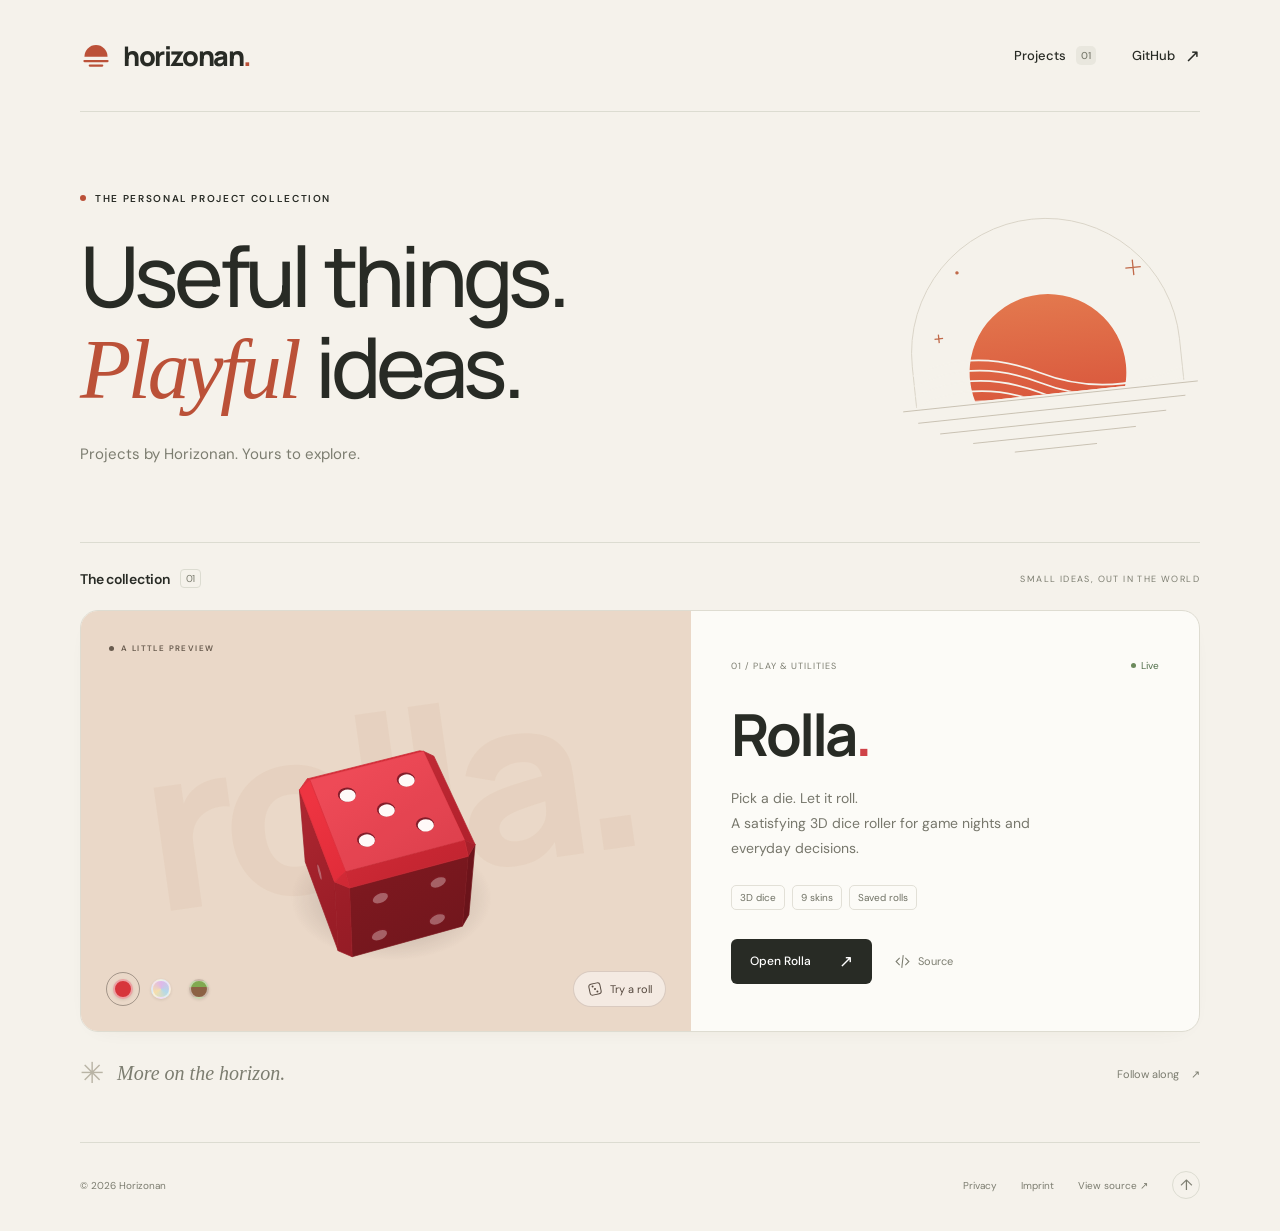
==== index.html @ 36ad8594 "Create Horizonan project homepage with interactive Rolla preview" ====
<!doctype html>
<html lang="en">
<head>
  <meta charset="utf-8">
  <meta name="viewport" content="width=device-width, initial-scale=1">
  <meta name="theme-color" content="#f5f2eb">
  <meta name="description" content="Useful things. Playful ideas. Explore projects by Horizonan, starting with Rolla, a beautiful 3D dice roller.">
  <meta property="og:title" content="Horizonan — Useful things. Playful ideas.">
  <meta property="og:description" content="A home for projects by Horizonan. Explore Rolla, a beautiful 3D dice roller.">
  <meta property="og:type" content="website">
  <meta property="og:url" content="https://horizonan.github.io/">
  <link rel="canonical" href="https://horizonan.github.io/">
  <link rel="icon" href="./assets/favicon.svg" type="image/svg+xml">
  <link rel="stylesheet" href="./assets/fonts/fonts.css">
  <link rel="stylesheet" href="./assets/home.css">
  <script type="module" src="./assets/home.js"></script>
  <title>Horizonan — Useful things. Playful ideas.</title>
</head>
<body>
  <a class="skip-link" href="#projects">Skip to projects</a>
  <div class="shell">
    <header class="site-header">
      <a class="brand" href="./" aria-label="Horizonan home"><svg viewBox="0 0 36 36" aria-hidden="true"><path d="M5 21a13 13 0 0 1 26 0Z" fill="currentColor"/><path d="M5 26h26M11 31h14" fill="none" stroke="currentColor" stroke-width="2.5" stroke-linecap="round"/></svg><span>horizonan<span class="brand-period">.</span></span></a>
      <nav aria-label="Main"><a class="nav-projects" href="#projects">Projects <span class="nav-count">01</span></a><a href="https://github.com/Horizonan" target="_blank" rel="noopener noreferrer">GitHub <span aria-hidden="true">↗</span></a></nav>
    </header>
    <main>
      <section class="hero" aria-labelledby="page-title">
        <div class="hero-copy">
          <p class="eyebrow"><span></span> THE PERSONAL PROJECT COLLECTION</p>
          <h1 id="page-title">Useful things.<br><em>Playful</em> ideas.</h1>
          <p class="intro">Projects by Horizonan. Yours to explore.</p>
        </div>
        <div class="horizon-art" aria-hidden="true">
          <svg viewBox="0 0 360 300" fill="none">
            <defs><linearGradient id="sun" x1="180" y1="40" x2="180" y2="224" gradientUnits="userSpaceOnUse"><stop stop-color="#e78655"/><stop offset="1" stop-color="#d9563c"/></linearGradient><clipPath id="sky-window"><path d="M24 208V160a156 156 0 0 1 312 0v48Z"/></clipPath></defs>
            <path d="M24 208V160a156 156 0 0 1 312 0v48" stroke="#d7d2c5"/>
            <g clip-path="url(#sky-window)"><circle cx="180" cy="183" r="91" fill="url(#sun)"/><path d="M-10 187q89-52 180-5t200-3M-10 199q89-52 180-5t200-3M-10 211q89-52 180-5t200-3M-10 223q89-52 180-5t200-3M-10 235q89-52 180-5t200-3" stroke="#f5f2eb" stroke-width="2"/></g>
            <path d="M8 211h344M24 226h312M48 241h264M85 256h190M132 271h96" stroke="#c4bdad" stroke-width="1"/>
            <path d="M291 63v18m-9-9h18M58 126v10m-5-5h10" stroke="#c06a4a" stroke-width="1.5"/>
            <circle cx="87" cy="57" r="2" fill="#c06a4a"/>
          </svg>
        </div>
      </section>

      <section class="projects" id="projects" aria-labelledby="projects-title">
        <div class="section-heading"><h2 id="projects-title">The collection <span>01</span></h2><span class="collection-note">SMALL IDEAS, OUT IN THE WORLD</span></div>
        <article class="project-card" aria-labelledby="rolla-title">
          <div class="project-preview" id="rolla-preview">
            <div class="preview-top"><span class="preview-label"><span></span> A LITTLE PREVIEW</span><span id="preview-result" role="status" aria-live="polite"></span></div>
            <span class="preview-word" aria-hidden="true">rolla.</span>
            <canvas id="preview-die" role="img" aria-label="A red three-dimensional die showing five"></canvas>
            <div class="preview-controls" id="preview-controls" hidden>
              <div class="swatches" role="group" aria-label="Preview dice skin">
                <button class="swatch ruby" type="button" aria-label="Ruby skin" aria-pressed="true" data-skin="ruby"><span></span></button>
                <button class="swatch unicorn" type="button" aria-label="Unicorn skin" aria-pressed="false" data-skin="unicorn"><span></span></button>
                <button class="swatch blockcraft" type="button" aria-label="Blockcraft skin" aria-pressed="false" data-skin="blockcraft"><span></span></button>
              </div>
              <button class="preview-roll" id="preview-roll" type="button"><svg viewBox="0 0 20 20" aria-hidden="true"><rect x="3" y="3" width="14" height="14" rx="3" transform="rotate(-12 10 10)"/><path d="M7 7h.01M10 10h.01M13 13h.01"/></svg><span>Try a roll</span></button>
            </div>
            <noscript><p class="preview-fallback">A little luck is waiting. <a href="https://horizonan.github.io/rolla/">Open Rolla ↗</a></p></noscript>
          </div>
          <div class="project-info">
            <div class="project-meta"><span>01 / PLAY & UTILITIES</span><span class="live-badge"><i></i> Live</span></div>
            <h3 id="rolla-title">Rolla<span>.</span></h3>
            <p class="project-description">Pick a die. Let it roll.<br>A satisfying 3D dice roller for game nights and everyday decisions.</p>
            <ul class="project-tags" aria-label="Rolla features"><li>3D dice</li><li>9 skins</li><li>Saved rolls</li></ul>
            <div class="project-actions"><a class="project-link" href="https://horizonan.github.io/rolla/">Open Rolla <span aria-hidden="true">↗</span></a><a class="source-link" href="https://github.com/Horizonan/rolla" target="_blank" rel="noopener noreferrer" aria-label="View Rolla source on GitHub"><svg viewBox="0 0 24 24" fill="none" stroke="currentColor" stroke-width="1.5" aria-hidden="true"><path d="m8 7-5 5 5 5m8-10 5 5-5 5m-3-14-2 18"/></svg>Source</a></div>
          </div>
        </article>
        <div class="next-project"><span class="next-mark" aria-hidden="true">✳</span><p>More on the horizon.</p><a href="https://github.com/Horizonan" target="_blank" rel="noopener noreferrer">Follow along <span aria-hidden="true">↗</span></a></div>
      </section>
    </main>
    <footer class="site-footer"><span>© 2026 Horizonan</span><nav aria-label="Legal"><a href="./privacy.html">Privacy</a><a href="./imprint.html">Imprint</a><a href="https://github.com/Horizonan/Horizonan.github.io" target="_blank" rel="noopener noreferrer">View source <span aria-hidden="true">↗</span></a></nav><a class="back-top" href="#" aria-label="Back to top">↑</a></footer>
  </div>
</body>
</html>
---- assets/fonts/fonts.css ----
@font-face {
  font-family: 'DM Sans';
  font-style: normal;
  font-weight: 400 800;
  font-display: swap;
  src: url(./dm-sans.woff2) format('woff2');
  unicode-range: U+0000-00FF, U+0131, U+0152-0153, U+02BB-02BC, U+02C6, U+02DA, U+02DC, U+0304, U+0308, U+0329, U+2000-206F, U+20AC, U+2122, U+2191, U+2193, U+2212, U+2215, U+FEFF, U+FFFD;
}
@font-face {
  font-family: 'Manrope';
  font-style: normal;
  font-weight: 400 800;
  font-display: swap;
  src: url(./manrope.woff2) format('woff2');
  unicode-range: U+0000-00FF, U+0131, U+0152-0153, U+02BB-02BC, U+02C6, U+02DA, U+02DC, U+0304, U+0308, U+0329, U+2000-206F, U+20AC, U+2122, U+2191, U+2193, U+2212, U+2215, U+FEFF, U+FFFD;
}
---- assets/home.css ----
:root{--paper:#f5f2eb;--ink:#282b25;--muted:#7c7d70;--line:#dcdcd1;--accent:#bb5138;--font:'DM Sans',sans-serif;color-scheme:light;font-family:var(--font);color:var(--ink);background:var(--paper);font-synthesis:none}
*{box-sizing:border-box}html{scroll-behavior:smooth;scroll-padding-top:30px}body{margin:0}a{color:inherit;text-decoration:none}button{font:inherit;cursor:pointer}a,button{-webkit-tap-highlight-color:transparent}button:disabled{cursor:wait}a:focus-visible,button:focus-visible{outline:3px solid var(--accent);outline-offset:5px}button[hidden],[hidden]{display:none!important}::selection{background:#edc9b6}.shell{max-width:1248px;margin:auto;padding:0 64px}.skip-link{position:fixed;left:20px;top:-100px;padding:14px 20px;background:var(--ink);color:white;z-index:50;border-radius:6px}.skip-link:focus{top:20px}
.site-header{height:112px;display:flex;align-items:center;justify-content:space-between;border-bottom:1px solid var(--line)}.brand{display:flex;align-items:center;gap:11px;font-family:'Manrope',sans-serif;font-size:27px;font-weight:800;letter-spacing:-1.4px}.brand svg{width:32px;height:32px;color:var(--accent);margin-top:-3px}.brand-period{color:var(--accent)}.site-header nav{display:flex;align-items:center;gap:36px;font-size:13px;font-weight:500}.site-header nav a{display:flex;gap:10px;align-items:center}.site-header nav a:hover,.site-footer a:hover{color:var(--accent)}.nav-count{font-size:10px;color:var(--muted);background:#e9e7de;border-radius:5px;padding:3px 5px}.site-header nav a>span:last-child:not(.nav-count){font-size:18px}
.hero{padding:73px 0 69px;display:grid;grid-template-columns:1fr 330px;gap:20px;align-items:center}.eyebrow{font-size:10px;font-weight:600;letter-spacing:1.65px;margin:0 0 25px;display:flex;align-items:center;gap:9px}.eyebrow>span{width:6px;height:6px;border-radius:50%;background:var(--accent)}h1{font-family:'Manrope',sans-serif;font-size:clamp(54px,6.7vw,84px);font-weight:500;line-height:1.08;letter-spacing:-4.8px;margin:0}.hero h1 em{font-family:Georgia,'Times New Roman',serif;font-weight:400;color:var(--accent);letter-spacing:-3.5px}.intro{font-size:15px;color:var(--muted);margin:27px 0 0;line-height:1.6}.horizon-art{padding:30px 0 0 20px}.horizon-art svg{width:100%;display:block;transform:rotate(-6deg);transition:transform .8s cubic-bezier(.2,.7,.3,1)}.horizon-art:hover svg{transform:rotate(0)}
.section-heading{border-top:1px solid var(--line);display:flex;justify-content:space-between;align-items:center;padding:26px 0 22px}.section-heading h2{font-size:14px;font-weight:600;letter-spacing:-.25px;margin:0;display:flex;align-items:center;gap:10px}.section-heading h2 span{font-size:10px;font-weight:400;color:var(--muted);border:1px solid var(--line);padding:2px 5px;border-radius:4px}.collection-note{font-size:9px;letter-spacing:1.4px;color:var(--muted)}.project-card{display:grid;grid-template-columns:1.2fr 1fr;border:1px solid #dedcd1;border-radius:18px;overflow:hidden;background:#fcfbf7;box-shadow:0 6px 25px -20px #473b2030}.project-preview{min-height:420px;background:#ead8c8;position:relative;overflow:hidden;isolation:isolate;transition:background .5s}.project-preview[data-skin=unicorn]{background:#e8ddeb}.project-preview[data-skin=blockcraft]{background:#dce0c9}.preview-top{position:absolute;top:25px;left:28px;right:28px;display:flex;justify-content:space-between;align-items:center;z-index:2}.preview-label{font-size:8px;letter-spacing:1.4px;font-weight:600;color:#685b4e;display:flex;align-items:center;gap:7px}.preview-label>span{width:5px;height:5px;background:currentColor;border-radius:50%}#preview-result{font-size:11px;color:#625246;min-height:24px;display:flex;align-items:center}#preview-result:not(:empty){border:1px solid #9a837e42;padding:4px 9px;border-radius:20px;background:#fff4}.preview-word{position:absolute;font-family:'Manrope',sans-serif;font-weight:800;font-size:clamp(140px,19vw,230px);letter-spacing:-15px;left:50%;top:43%;transform:translate(-50%,-50%) rotate(-8deg);color:#bc805a13;pointer-events:none;line-height:1}#preview-die{position:absolute;left:0;top:35px;width:100%;height:calc(100% - 80px);touch-action:pan-y}.preview-controls{position:absolute;bottom:24px;left:25px;right:25px;display:flex;align-items:center;justify-content:space-between;z-index:2}.swatches{display:flex;align-items:center;gap:4px}.swatch{width:34px;height:34px;padding:6px;border:1px solid transparent;border-radius:50%;background:none;display:grid;place-items:center}.swatch[aria-pressed=true]{border-color:#5c534b80}.swatch:hover{background:#fff4}.swatch>span{width:20px;height:20px;display:block;border-radius:50%;border:2px solid #fff8;box-shadow:0 1px 3px #301c1620}.swatch.ruby>span{background:#d7353b}.swatch.unicorn>span{background:conic-gradient(#dfb7e9,#b4d9e8,#f5dfac,#dfb7e9)}.swatch.blockcraft>span{background:linear-gradient(#81aa51 40%,#8c6244 40%)}.preview-roll{height:36px;display:flex;align-items:center;gap:7px;padding:0 13px;border:1px solid #92756345;background:#fff7;border-radius:30px;color:#55483e;font-size:11px;transition:background .2s,transform .2s}.preview-roll:hover{background:#fffc;transform:translateY(-1px)}.preview-roll svg{width:16px;height:16px;fill:none;stroke:currentColor;stroke-width:1.2}.preview-roll svg path{stroke-width:2.5;stroke-linecap:round}.preview-roll:disabled{opacity:.6;transform:none}.preview-fallback{position:absolute;bottom:25px;text-align:center;width:100%;padding:0 20px;font-size:13px}.preview-fallback a{color:var(--accent);text-decoration:underline}
.project-info{padding:38px 40px;display:flex;flex-direction:column;justify-content:center}.project-meta{display:flex;align-items:center;justify-content:space-between;margin:0 0 33px;font-size:9px;letter-spacing:1px;color:var(--muted)}.live-badge{display:flex;align-items:center;gap:5px;font-size:10px;letter-spacing:0;color:#52704c}.live-badge i{width:5px;height:5px;background:#6c8a5c;border-radius:50%}.project-info h3{font-family:'Manrope',sans-serif;font-weight:700;font-size:58px;letter-spacing:-3px;line-height:1;margin:0 0 23px}.project-info h3>span{color:#cf4247}.project-description{color:#77776c;font-size:14px;line-height:1.8;max-width:300px;margin:0}.project-tags{padding:0;list-style:none;display:flex;flex-wrap:wrap;gap:7px;margin:23px 0 29px}.project-tags li{font-size:10px;border:1px solid #e2e0d7;padding:5px 8px;border-radius:5px;color:#6f7164;white-space:nowrap}.project-actions{display:flex;align-items:center;gap:22px}.project-link{display:flex;align-items:center;gap:28px;font-size:12px;font-weight:500;padding:14px 19px;color:white;background:var(--ink);border-radius:6px;transition:background .2s,transform .2s}.project-link:hover{background:var(--accent);transform:translateY(-2px)}.project-link>span{font-size:17px;line-height:1}.source-link{display:flex;align-items:center;gap:7px;font-size:11px;color:var(--muted)}.source-link svg{height:17px;width:17px}.source-link:hover{color:var(--ink)}
.next-project{display:flex;align-items:center;padding:27px 0 29px;gap:13px;color:var(--muted)}.next-mark{font-size:29px;font-weight:400;color:#b9b4a5;line-height:1}.next-project p{font-family:Georgia,'Times New Roman',serif;font-size:20px;font-style:italic;margin:0}.next-project a{margin-left:auto;font-size:11px;display:flex;gap:12px;align-items:center}.next-project a:hover{color:var(--accent)}.site-footer{display:flex;gap:24px;align-items:center;border-top:1px solid var(--line);padding:28px 0 32px;font-size:10px;color:var(--muted);margin-top:25px}.site-footer nav{display:flex;gap:24px;margin-left:auto}.back-top{width:28px;height:28px;display:grid;place-items:center;border:1px solid var(--line);border-radius:50%;font-size:15px}
.legal-page{max-width:720px;margin:65px auto 85px}.legal-page .back-link{font-size:12px;color:var(--accent)}.legal-page h1{font-size:54px;letter-spacing:-2px;margin:30px 0 18px}.legal-page .updated{font-size:12px;color:var(--muted);margin-bottom:38px}.legal-page h2{font-size:18px;letter-spacing:-.3px;margin-top:32px}.legal-page p,.legal-page address{font-size:14px;line-height:1.85;color:#65675d}.legal-page address{font-style:normal}.legal-page a:not(.back-link){text-decoration:underline;text-underline-offset:3px}.legal-page a:hover{color:var(--accent)}
@media(min-width:1500px){.shell{max-width:1360px;padding:0 80px}.hero{padding:90px 0 82px;grid-template-columns:1fr 360px}h1{font-size:94px}.project-preview{min-height:450px}.project-info{padding:42px 50px}}
@media(max-width:1000px){.shell{padding:0 38px}.hero{grid-template-columns:1fr 250px;gap:10px;padding:62px 0}.hero h1{font-size:64px;letter-spacing:-3.8px}.project-info{padding:32px}.project-meta{margin-bottom:26px}.project-preview{min-height:405px}.project-info h3{font-size:52px}.project-actions{gap:16px}.project-link{gap:20px;padding:13px 16px}.collection-note{font-size:8px}}
@media(max-width:760px){.shell{padding:0 24px}.site-header{height:90px}.brand{font-size:24px}.brand svg{width:28px}.site-header nav{gap:22px;font-size:12px}.nav-count{display:none}.hero{grid-template-columns:1fr 170px;padding:51px 0 48px;gap:0}.hero h1{font-size:49px;letter-spacing:-2.8px}.hero h1 em{letter-spacing:-2px}.eyebrow{font-size:8px;letter-spacing:1.1px;margin-bottom:20px}.intro{font-size:12px;margin-top:23px}.horizon-art{padding-left:8px}.project-card{grid-template-columns:1fr 1fr}.project-info{padding:26px 24px}.project-info h3{font-size:44px}.project-meta{font-size:8px;letter-spacing:.5px;margin-bottom:25px}.project-description{font-size:12px}.project-tags{gap:5px;margin:20px 0 25px}.project-tags li{font-size:9px;padding:5px 6px}.project-actions{gap:14px}.source-link{font-size:10px}.source-link svg{display:none}.project-link{padding:12px;gap:12px;font-size:11px}.preview-top{left:18px;right:18px}.preview-controls{left:15px;right:15px}.preview-label{font-size:7px;letter-spacing:1px}.preview-roll{font-size:10px;padding:0 10px}.swatch{width:29px;height:29px;padding:4px}.swatch>span{width:19px;height:19px}}
@media(max-width:580px){.shell{padding:0 22px}.site-header{height:82px}.site-header nav{gap:19px}.site-header .nav-projects{display:none}.hero{padding:46px 0 40px;grid-template-columns:1fr;position:relative}.hero h1{font-size:clamp(44px,10.8vw,61px);letter-spacing:-2.8px}.hero h1 em{letter-spacing:-2px}.eyebrow{font-size:7.5px;letter-spacing:1.1px;gap:7px;margin-bottom:24px}.horizon-art{position:absolute;right:-6px;top:6px;width:100px;padding:0;opacity:.7;pointer-events:none}.horizon-art svg{transform:rotate(-8deg)}.intro{font-size:12px;margin-top:22px}.section-heading{padding:23px 0 18px}.section-heading h2{font-size:13px}.collection-note{display:none}.project-card{grid-template-columns:1fr;border-radius:14px}.project-preview{min-height:315px}.preview-word{font-size:190px;letter-spacing:-12px}.preview-top{top:20px;left:21px;right:21px}.preview-label{font-size:7px}.preview-controls{bottom:20px;left:17px;right:20px}.preview-roll{font-size:11px}.swatch{width:32px;height:32px}.swatch>span{width:20px;height:20px}.project-info{padding:28px}.project-meta{margin-bottom:25px;font-size:8px;letter-spacing:1px}.project-info h3{font-size:48px;margin-bottom:17px}.project-description{font-size:13px;max-width:280px}.project-tags{margin:19px 0 25px;gap:7px}.project-tags li{font-size:9px}.project-actions{gap:24px}.project-link{padding:14px 20px;gap:31px;font-size:12px}.source-link{font-size:11px}.source-link svg{display:block}.next-project{padding:26px 0 24px;gap:10px}.next-project p{font-size:17px}.next-project a{font-size:10px;gap:7px}.next-mark{font-size:25px}.site-footer{padding:24px 0 27px;gap:14px;flex-wrap:wrap;margin-top:14px}.site-footer nav{gap:17px}.site-footer nav a:last-child{display:none}.back-top{margin-left:auto;width:26px;height:26px}.legal-page{margin:45px auto 60px}.legal-page h1{font-size:40px}.legal-page p,.legal-page address{font-size:13px}}
.hero h1{word-spacing:.055em}
@media(prefers-reduced-motion:reduce){html{scroll-behavior:auto}*,*::before,*::after{transition:none!important;animation:none!important}.horizon-art:hover svg{transform:rotate(-6deg)}}
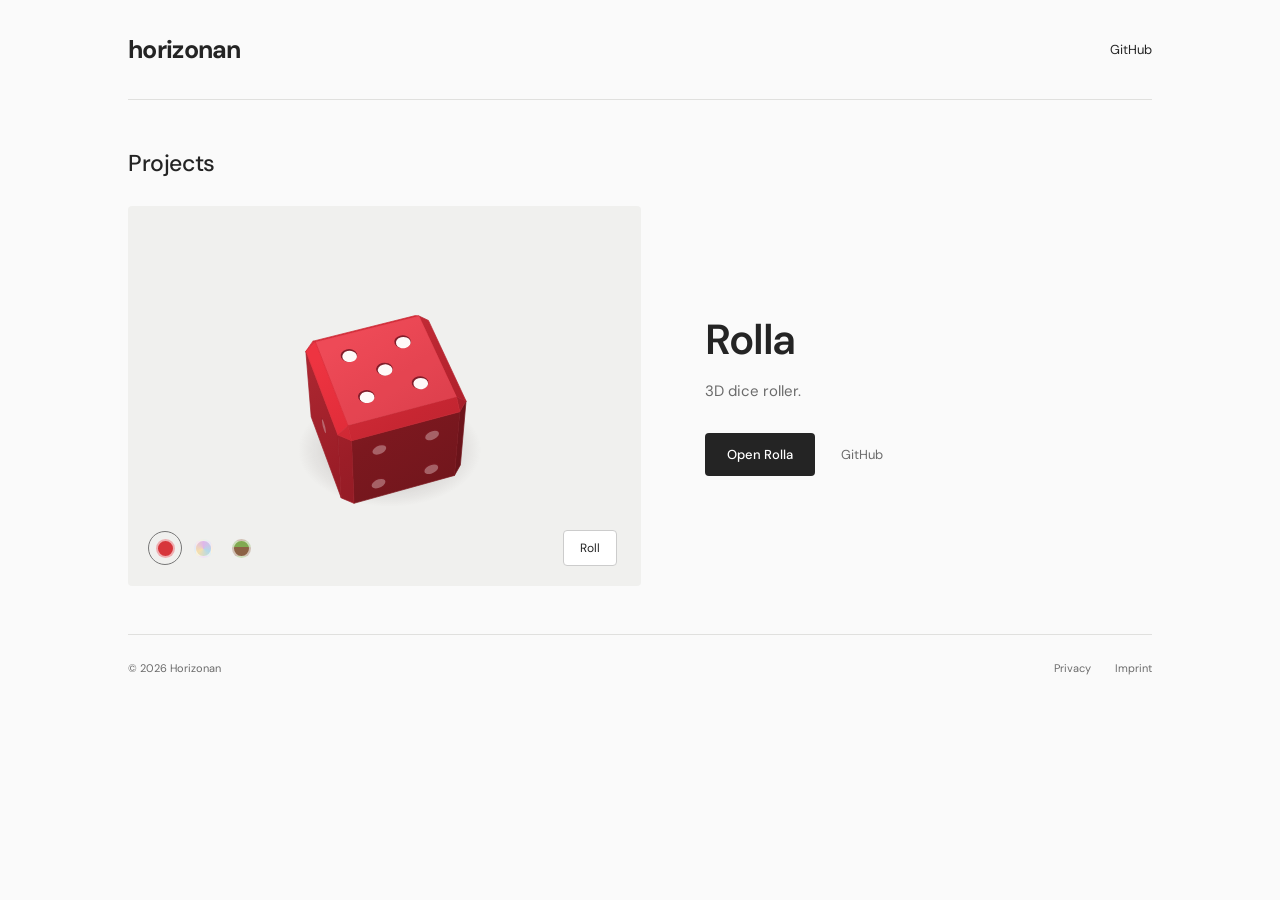
==== commit 4b9d44e1: "Strip homepage decoration and promotional copy" ====
--- a/index.html
+++ b/index.html
@@ -3,10 +3,10 @@
 <head>
   <meta charset="utf-8">
   <meta name="viewport" content="width=device-width, initial-scale=1">
-  <meta name="theme-color" content="#f5f2eb">
-  <meta name="description" content="Useful things. Playful ideas. Explore projects by Horizonan, starting with Rolla, a beautiful 3D dice roller.">
-  <meta property="og:title" content="Horizonan — Useful things. Playful ideas.">
-  <meta property="og:description" content="A home for projects by Horizonan. Explore Rolla, a beautiful 3D dice roller.">
+  <meta name="theme-color" content="#fafafa">
+  <meta name="description" content="Projects by Horizonan. Rolla — a 3D dice roller.">
+  <meta property="og:title" content="Horizonan — Projects">
+  <meta property="og:description" content="Projects by Horizonan. Rolla — a 3D dice roller.">
   <meta property="og:type" content="website">
   <meta property="og:url" content="https://horizonan.github.io/">
   <link rel="canonical" href="https://horizonan.github.io/">
@@ -14,40 +14,21 @@
   <link rel="stylesheet" href="./assets/fonts/fonts.css">
   <link rel="stylesheet" href="./assets/home.css">
   <script type="module" src="./assets/home.js"></script>
-  <title>Horizonan — Useful things. Playful ideas.</title>
+  <title>Horizonan — Projects</title>
 </head>
 <body>
   <a class="skip-link" href="#projects">Skip to projects</a>
   <div class="shell">
     <header class="site-header">
-      <a class="brand" href="./" aria-label="Horizonan home"><svg viewBox="0 0 36 36" aria-hidden="true"><path d="M5 21a13 13 0 0 1 26 0Z" fill="currentColor"/><path d="M5 26h26M11 31h14" fill="none" stroke="currentColor" stroke-width="2.5" stroke-linecap="round"/></svg><span>horizonan<span class="brand-period">.</span></span></a>
-      <nav aria-label="Main"><a class="nav-projects" href="#projects">Projects <span class="nav-count">01</span></a><a href="https://github.com/Horizonan" target="_blank" rel="noopener noreferrer">GitHub <span aria-hidden="true">↗</span></a></nav>
+      <a class="brand" href="./" aria-label="Horizonan home">horizonan</a>
+      <nav aria-label="Main"><a href="https://github.com/Horizonan" target="_blank" rel="noopener noreferrer">GitHub</a></nav>
     </header>
     <main>
-      <section class="hero" aria-labelledby="page-title">
-        <div class="hero-copy">
-          <p class="eyebrow"><span></span> THE PERSONAL PROJECT COLLECTION</p>
-          <h1 id="page-title">Useful things.<br><em>Playful</em> ideas.</h1>
-          <p class="intro">Projects by Horizonan. Yours to explore.</p>
-        </div>
-        <div class="horizon-art" aria-hidden="true">
-          <svg viewBox="0 0 360 300" fill="none">
-            <defs><linearGradient id="sun" x1="180" y1="40" x2="180" y2="224" gradientUnits="userSpaceOnUse"><stop stop-color="#e78655"/><stop offset="1" stop-color="#d9563c"/></linearGradient><clipPath id="sky-window"><path d="M24 208V160a156 156 0 0 1 312 0v48Z"/></clipPath></defs>
-            <path d="M24 208V160a156 156 0 0 1 312 0v48" stroke="#d7d2c5"/>
-            <g clip-path="url(#sky-window)"><circle cx="180" cy="183" r="91" fill="url(#sun)"/><path d="M-10 187q89-52 180-5t200-3M-10 199q89-52 180-5t200-3M-10 211q89-52 180-5t200-3M-10 223q89-52 180-5t200-3M-10 235q89-52 180-5t200-3" stroke="#f5f2eb" stroke-width="2"/></g>
-            <path d="M8 211h344M24 226h312M48 241h264M85 256h190M132 271h96" stroke="#c4bdad" stroke-width="1"/>
-            <path d="M291 63v18m-9-9h18M58 126v10m-5-5h10" stroke="#c06a4a" stroke-width="1.5"/>
-            <circle cx="87" cy="57" r="2" fill="#c06a4a"/>
-          </svg>
-        </div>
-      </section>
-
       <section class="projects" id="projects" aria-labelledby="projects-title">
-        <div class="section-heading"><h2 id="projects-title">The collection <span>01</span></h2><span class="collection-note">SMALL IDEAS, OUT IN THE WORLD</span></div>
+        <h1 id="projects-title">Projects</h1>
         <article class="project-card" aria-labelledby="rolla-title">
           <div class="project-preview" id="rolla-preview">
-            <div class="preview-top"><span class="preview-label"><span></span> A LITTLE PREVIEW</span><span id="preview-result" role="status" aria-live="polite"></span></div>
-            <span class="preview-word" aria-hidden="true">rolla.</span>
+            <span id="preview-result" role="status" aria-live="polite"></span>
             <canvas id="preview-die" role="img" aria-label="A red three-dimensional die showing five"></canvas>
             <div class="preview-controls" id="preview-controls" hidden>
               <div class="swatches" role="group" aria-label="Preview dice skin">
@@ -55,22 +36,18 @@
                 <button class="swatch unicorn" type="button" aria-label="Unicorn skin" aria-pressed="false" data-skin="unicorn"><span></span></button>
                 <button class="swatch blockcraft" type="button" aria-label="Blockcraft skin" aria-pressed="false" data-skin="blockcraft"><span></span></button>
               </div>
-              <button class="preview-roll" id="preview-roll" type="button"><svg viewBox="0 0 20 20" aria-hidden="true"><rect x="3" y="3" width="14" height="14" rx="3" transform="rotate(-12 10 10)"/><path d="M7 7h.01M10 10h.01M13 13h.01"/></svg><span>Try a roll</span></button>
+              <button class="preview-roll" id="preview-roll" type="button"><span>Roll</span></button>
             </div>
-            <noscript><p class="preview-fallback">A little luck is waiting. <a href="https://horizonan.github.io/rolla/">Open Rolla ↗</a></p></noscript>
           </div>
           <div class="project-info">
-            <div class="project-meta"><span>01 / PLAY & UTILITIES</span><span class="live-badge"><i></i> Live</span></div>
-            <h3 id="rolla-title">Rolla<span>.</span></h3>
-            <p class="project-description">Pick a die. Let it roll.<br>A satisfying 3D dice roller for game nights and everyday decisions.</p>
-            <ul class="project-tags" aria-label="Rolla features"><li>3D dice</li><li>9 skins</li><li>Saved rolls</li></ul>
-            <div class="project-actions"><a class="project-link" href="https://horizonan.github.io/rolla/">Open Rolla <span aria-hidden="true">↗</span></a><a class="source-link" href="https://github.com/Horizonan/rolla" target="_blank" rel="noopener noreferrer" aria-label="View Rolla source on GitHub"><svg viewBox="0 0 24 24" fill="none" stroke="currentColor" stroke-width="1.5" aria-hidden="true"><path d="m8 7-5 5 5 5m8-10 5 5-5 5m-3-14-2 18"/></svg>Source</a></div>
+            <h2 id="rolla-title">Rolla</h2>
+            <p class="project-description">3D dice roller.</p>
+            <div class="project-actions"><a class="project-link" href="https://horizonan.github.io/rolla/">Open Rolla</a><a class="source-link" href="https://github.com/Horizonan/rolla" target="_blank" rel="noopener noreferrer" aria-label="Rolla on GitHub">GitHub</a></div>
           </div>
         </article>
-        <div class="next-project"><span class="next-mark" aria-hidden="true">✳</span><p>More on the horizon.</p><a href="https://github.com/Horizonan" target="_blank" rel="noopener noreferrer">Follow along <span aria-hidden="true">↗</span></a></div>
       </section>
     </main>
-    <footer class="site-footer"><span>© 2026 Horizonan</span><nav aria-label="Legal"><a href="./privacy.html">Privacy</a><a href="./imprint.html">Imprint</a><a href="https://github.com/Horizonan/Horizonan.github.io" target="_blank" rel="noopener noreferrer">View source <span aria-hidden="true">↗</span></a></nav><a class="back-top" href="#" aria-label="Back to top">↑</a></footer>
+    <footer class="site-footer"><span>© 2026 Horizonan</span><nav aria-label="Legal"><a href="./privacy.html">Privacy</a><a href="./imprint.html">Imprint</a></nav></footer>
   </div>
 </body>
 </html>
--- a/assets/home.css
+++ b/assets/home.css
@@ -1,14 +1,9 @@
-:root{--paper:#f5f2eb;--ink:#282b25;--muted:#7c7d70;--line:#dcdcd1;--accent:#bb5138;--font:'DM Sans',sans-serif;color-scheme:light;font-family:var(--font);color:var(--ink);background:var(--paper);font-synthesis:none}
-*{box-sizing:border-box}html{scroll-behavior:smooth;scroll-padding-top:30px}body{margin:0}a{color:inherit;text-decoration:none}button{font:inherit;cursor:pointer}a,button{-webkit-tap-highlight-color:transparent}button:disabled{cursor:wait}a:focus-visible,button:focus-visible{outline:3px solid var(--accent);outline-offset:5px}button[hidden],[hidden]{display:none!important}::selection{background:#edc9b6}.shell{max-width:1248px;margin:auto;padding:0 64px}.skip-link{position:fixed;left:20px;top:-100px;padding:14px 20px;background:var(--ink);color:white;z-index:50;border-radius:6px}.skip-link:focus{top:20px}
-.site-header{height:112px;display:flex;align-items:center;justify-content:space-between;border-bottom:1px solid var(--line)}.brand{display:flex;align-items:center;gap:11px;font-family:'Manrope',sans-serif;font-size:27px;font-weight:800;letter-spacing:-1.4px}.brand svg{width:32px;height:32px;color:var(--accent);margin-top:-3px}.brand-period{color:var(--accent)}.site-header nav{display:flex;align-items:center;gap:36px;font-size:13px;font-weight:500}.site-header nav a{display:flex;gap:10px;align-items:center}.site-header nav a:hover,.site-footer a:hover{color:var(--accent)}.nav-count{font-size:10px;color:var(--muted);background:#e9e7de;border-radius:5px;padding:3px 5px}.site-header nav a>span:last-child:not(.nav-count){font-size:18px}
-.hero{padding:73px 0 69px;display:grid;grid-template-columns:1fr 330px;gap:20px;align-items:center}.eyebrow{font-size:10px;font-weight:600;letter-spacing:1.65px;margin:0 0 25px;display:flex;align-items:center;gap:9px}.eyebrow>span{width:6px;height:6px;border-radius:50%;background:var(--accent)}h1{font-family:'Manrope',sans-serif;font-size:clamp(54px,6.7vw,84px);font-weight:500;line-height:1.08;letter-spacing:-4.8px;margin:0}.hero h1 em{font-family:Georgia,'Times New Roman',serif;font-weight:400;color:var(--accent);letter-spacing:-3.5px}.intro{font-size:15px;color:var(--muted);margin:27px 0 0;line-height:1.6}.horizon-art{padding:30px 0 0 20px}.horizon-art svg{width:100%;display:block;transform:rotate(-6deg);transition:transform .8s cubic-bezier(.2,.7,.3,1)}.horizon-art:hover svg{transform:rotate(0)}
-.section-heading{border-top:1px solid var(--line);display:flex;justify-content:space-between;align-items:center;padding:26px 0 22px}.section-heading h2{font-size:14px;font-weight:600;letter-spacing:-.25px;margin:0;display:flex;align-items:center;gap:10px}.section-heading h2 span{font-size:10px;font-weight:400;color:var(--muted);border:1px solid var(--line);padding:2px 5px;border-radius:4px}.collection-note{font-size:9px;letter-spacing:1.4px;color:var(--muted)}.project-card{display:grid;grid-template-columns:1.2fr 1fr;border:1px solid #dedcd1;border-radius:18px;overflow:hidden;background:#fcfbf7;box-shadow:0 6px 25px -20px #473b2030}.project-preview{min-height:420px;background:#ead8c8;position:relative;overflow:hidden;isolation:isolate;transition:background .5s}.project-preview[data-skin=unicorn]{background:#e8ddeb}.project-preview[data-skin=blockcraft]{background:#dce0c9}.preview-top{position:absolute;top:25px;left:28px;right:28px;display:flex;justify-content:space-between;align-items:center;z-index:2}.preview-label{font-size:8px;letter-spacing:1.4px;font-weight:600;color:#685b4e;display:flex;align-items:center;gap:7px}.preview-label>span{width:5px;height:5px;background:currentColor;border-radius:50%}#preview-result{font-size:11px;color:#625246;min-height:24px;display:flex;align-items:center}#preview-result:not(:empty){border:1px solid #9a837e42;padding:4px 9px;border-radius:20px;background:#fff4}.preview-word{position:absolute;font-family:'Manrope',sans-serif;font-weight:800;font-size:clamp(140px,19vw,230px);letter-spacing:-15px;left:50%;top:43%;transform:translate(-50%,-50%) rotate(-8deg);color:#bc805a13;pointer-events:none;line-height:1}#preview-die{position:absolute;left:0;top:35px;width:100%;height:calc(100% - 80px);touch-action:pan-y}.preview-controls{position:absolute;bottom:24px;left:25px;right:25px;display:flex;align-items:center;justify-content:space-between;z-index:2}.swatches{display:flex;align-items:center;gap:4px}.swatch{width:34px;height:34px;padding:6px;border:1px solid transparent;border-radius:50%;background:none;display:grid;place-items:center}.swatch[aria-pressed=true]{border-color:#5c534b80}.swatch:hover{background:#fff4}.swatch>span{width:20px;height:20px;display:block;border-radius:50%;border:2px solid #fff8;box-shadow:0 1px 3px #301c1620}.swatch.ruby>span{background:#d7353b}.swatch.unicorn>span{background:conic-gradient(#dfb7e9,#b4d9e8,#f5dfac,#dfb7e9)}.swatch.blockcraft>span{background:linear-gradient(#81aa51 40%,#8c6244 40%)}.preview-roll{height:36px;display:flex;align-items:center;gap:7px;padding:0 13px;border:1px solid #92756345;background:#fff7;border-radius:30px;color:#55483e;font-size:11px;transition:background .2s,transform .2s}.preview-roll:hover{background:#fffc;transform:translateY(-1px)}.preview-roll svg{width:16px;height:16px;fill:none;stroke:currentColor;stroke-width:1.2}.preview-roll svg path{stroke-width:2.5;stroke-linecap:round}.preview-roll:disabled{opacity:.6;transform:none}.preview-fallback{position:absolute;bottom:25px;text-align:center;width:100%;padding:0 20px;font-size:13px}.preview-fallback a{color:var(--accent);text-decoration:underline}
-.project-info{padding:38px 40px;display:flex;flex-direction:column;justify-content:center}.project-meta{display:flex;align-items:center;justify-content:space-between;margin:0 0 33px;font-size:9px;letter-spacing:1px;color:var(--muted)}.live-badge{display:flex;align-items:center;gap:5px;font-size:10px;letter-spacing:0;color:#52704c}.live-badge i{width:5px;height:5px;background:#6c8a5c;border-radius:50%}.project-info h3{font-family:'Manrope',sans-serif;font-weight:700;font-size:58px;letter-spacing:-3px;line-height:1;margin:0 0 23px}.project-info h3>span{color:#cf4247}.project-description{color:#77776c;font-size:14px;line-height:1.8;max-width:300px;margin:0}.project-tags{padding:0;list-style:none;display:flex;flex-wrap:wrap;gap:7px;margin:23px 0 29px}.project-tags li{font-size:10px;border:1px solid #e2e0d7;padding:5px 8px;border-radius:5px;color:#6f7164;white-space:nowrap}.project-actions{display:flex;align-items:center;gap:22px}.project-link{display:flex;align-items:center;gap:28px;font-size:12px;font-weight:500;padding:14px 19px;color:white;background:var(--ink);border-radius:6px;transition:background .2s,transform .2s}.project-link:hover{background:var(--accent);transform:translateY(-2px)}.project-link>span{font-size:17px;line-height:1}.source-link{display:flex;align-items:center;gap:7px;font-size:11px;color:var(--muted)}.source-link svg{height:17px;width:17px}.source-link:hover{color:var(--ink)}
-.next-project{display:flex;align-items:center;padding:27px 0 29px;gap:13px;color:var(--muted)}.next-mark{font-size:29px;font-weight:400;color:#b9b4a5;line-height:1}.next-project p{font-family:Georgia,'Times New Roman',serif;font-size:20px;font-style:italic;margin:0}.next-project a{margin-left:auto;font-size:11px;display:flex;gap:12px;align-items:center}.next-project a:hover{color:var(--accent)}.site-footer{display:flex;gap:24px;align-items:center;border-top:1px solid var(--line);padding:28px 0 32px;font-size:10px;color:var(--muted);margin-top:25px}.site-footer nav{display:flex;gap:24px;margin-left:auto}.back-top{width:28px;height:28px;display:grid;place-items:center;border:1px solid var(--line);border-radius:50%;font-size:15px}
-.legal-page{max-width:720px;margin:65px auto 85px}.legal-page .back-link{font-size:12px;color:var(--accent)}.legal-page h1{font-size:54px;letter-spacing:-2px;margin:30px 0 18px}.legal-page .updated{font-size:12px;color:var(--muted);margin-bottom:38px}.legal-page h2{font-size:18px;letter-spacing:-.3px;margin-top:32px}.legal-page p,.legal-page address{font-size:14px;line-height:1.85;color:#65675d}.legal-page address{font-style:normal}.legal-page a:not(.back-link){text-decoration:underline;text-underline-offset:3px}.legal-page a:hover{color:var(--accent)}
-@media(min-width:1500px){.shell{max-width:1360px;padding:0 80px}.hero{padding:90px 0 82px;grid-template-columns:1fr 360px}h1{font-size:94px}.project-preview{min-height:450px}.project-info{padding:42px 50px}}
-@media(max-width:1000px){.shell{padding:0 38px}.hero{grid-template-columns:1fr 250px;gap:10px;padding:62px 0}.hero h1{font-size:64px;letter-spacing:-3.8px}.project-info{padding:32px}.project-meta{margin-bottom:26px}.project-preview{min-height:405px}.project-info h3{font-size:52px}.project-actions{gap:16px}.project-link{gap:20px;padding:13px 16px}.collection-note{font-size:8px}}
-@media(max-width:760px){.shell{padding:0 24px}.site-header{height:90px}.brand{font-size:24px}.brand svg{width:28px}.site-header nav{gap:22px;font-size:12px}.nav-count{display:none}.hero{grid-template-columns:1fr 170px;padding:51px 0 48px;gap:0}.hero h1{font-size:49px;letter-spacing:-2.8px}.hero h1 em{letter-spacing:-2px}.eyebrow{font-size:8px;letter-spacing:1.1px;margin-bottom:20px}.intro{font-size:12px;margin-top:23px}.horizon-art{padding-left:8px}.project-card{grid-template-columns:1fr 1fr}.project-info{padding:26px 24px}.project-info h3{font-size:44px}.project-meta{font-size:8px;letter-spacing:.5px;margin-bottom:25px}.project-description{font-size:12px}.project-tags{gap:5px;margin:20px 0 25px}.project-tags li{font-size:9px;padding:5px 6px}.project-actions{gap:14px}.source-link{font-size:10px}.source-link svg{display:none}.project-link{padding:12px;gap:12px;font-size:11px}.preview-top{left:18px;right:18px}.preview-controls{left:15px;right:15px}.preview-label{font-size:7px;letter-spacing:1px}.preview-roll{font-size:10px;padding:0 10px}.swatch{width:29px;height:29px;padding:4px}.swatch>span{width:19px;height:19px}}
-@media(max-width:580px){.shell{padding:0 22px}.site-header{height:82px}.site-header nav{gap:19px}.site-header .nav-projects{display:none}.hero{padding:46px 0 40px;grid-template-columns:1fr;position:relative}.hero h1{font-size:clamp(44px,10.8vw,61px);letter-spacing:-2.8px}.hero h1 em{letter-spacing:-2px}.eyebrow{font-size:7.5px;letter-spacing:1.1px;gap:7px;margin-bottom:24px}.horizon-art{position:absolute;right:-6px;top:6px;width:100px;padding:0;opacity:.7;pointer-events:none}.horizon-art svg{transform:rotate(-8deg)}.intro{font-size:12px;margin-top:22px}.section-heading{padding:23px 0 18px}.section-heading h2{font-size:13px}.collection-note{display:none}.project-card{grid-template-columns:1fr;border-radius:14px}.project-preview{min-height:315px}.preview-word{font-size:190px;letter-spacing:-12px}.preview-top{top:20px;left:21px;right:21px}.preview-label{font-size:7px}.preview-controls{bottom:20px;left:17px;right:20px}.preview-roll{font-size:11px}.swatch{width:32px;height:32px}.swatch>span{width:20px;height:20px}.project-info{padding:28px}.project-meta{margin-bottom:25px;font-size:8px;letter-spacing:1px}.project-info h3{font-size:48px;margin-bottom:17px}.project-description{font-size:13px;max-width:280px}.project-tags{margin:19px 0 25px;gap:7px}.project-tags li{font-size:9px}.project-actions{gap:24px}.project-link{padding:14px 20px;gap:31px;font-size:12px}.source-link{font-size:11px}.source-link svg{display:block}.next-project{padding:26px 0 24px;gap:10px}.next-project p{font-size:17px}.next-project a{font-size:10px;gap:7px}.next-mark{font-size:25px}.site-footer{padding:24px 0 27px;gap:14px;flex-wrap:wrap;margin-top:14px}.site-footer nav{gap:17px}.site-footer nav a:last-child{display:none}.back-top{margin-left:auto;width:26px;height:26px}.legal-page{margin:45px auto 60px}.legal-page h1{font-size:40px}.legal-page p,.legal-page address{font-size:13px}}
-.hero h1{word-spacing:.055em}
-@media(prefers-reduced-motion:reduce){html{scroll-behavior:auto}*,*::before,*::after{transition:none!important;animation:none!important}.horizon-art:hover svg{transform:rotate(-6deg)}}
+:root{--paper:#fafafa;--ink:#242424;--muted:#6b6b6b;--line:#e0e0de;--accent:#c82e38;color-scheme:light;font-family:'DM Sans',sans-serif;color:var(--ink);background:var(--paper);font-synthesis:none}
+*{box-sizing:border-box}body{margin:0}a{color:inherit;text-decoration:none}button{font:inherit;cursor:pointer}button:disabled{cursor:wait}a:focus-visible,button:focus-visible{outline:2px solid var(--accent);outline-offset:5px}[hidden]{display:none!important}::selection{background:#f4d3d5}.shell{max-width:1120px;margin:auto;padding:0 48px}.skip-link{position:fixed;left:20px;top:-100px;padding:14px 20px;background:var(--ink);color:white;z-index:50}.skip-link:focus{top:20px}
+.site-header{height:100px;display:flex;align-items:center;justify-content:space-between;border-bottom:1px solid var(--line)}.brand{font-size:25px;font-weight:700;letter-spacing:-.7px}.site-header nav{display:flex;align-items:center;gap:24px;font-size:13px}.site-header a:hover,.site-footer a:hover,.source-link:hover{color:var(--accent)}
+.projects{padding:48px 0}.projects h1{font-size:23px;font-weight:500;letter-spacing:-.4px;margin:0 0 28px}.project-card{display:grid;grid-template-columns:1.15fr 1fr;gap:64px;align-items:center}.project-preview{min-height:380px;background:#f0f0ee;position:relative;overflow:hidden;border-radius:4px;transition:background .3s}.project-preview[data-skin=unicorn]{background:#eeebf1}.project-preview[data-skin=blockcraft]{background:#edf0e7}#preview-result{position:absolute;top:22px;right:24px;font-size:13px;color:var(--muted);z-index:2}#preview-die{position:absolute;left:0;top:14px;width:100%;height:calc(100% - 70px);touch-action:pan-y}.preview-controls{position:absolute;bottom:20px;left:20px;right:24px;display:flex;align-items:center;justify-content:space-between;z-index:2}.swatches{display:flex;align-items:center;gap:4px}.swatch{width:34px;height:34px;padding:6px;border:1px solid transparent;border-radius:50%;background:none;display:grid;place-items:center}.swatch[aria-pressed=true]{border-color:#777}.swatch:hover{background:#fff8}.swatch>span{width:19px;height:19px;display:block;border-radius:50%;border:2px solid #fff9}.swatch.ruby>span{background:#d7353b}.swatch.unicorn>span{background:conic-gradient(#dfb7e9,#b4d9e8,#f5dfac,#dfb7e9)}.swatch.blockcraft>span{background:linear-gradient(#81aa51 40%,#8c6244 40%)}.preview-roll{min-height:36px;padding:0 16px;border:1px solid #ccc;background:#fff;border-radius:4px;color:var(--ink);font-size:12px}.preview-roll:hover{border-color:#777}.preview-roll:disabled{opacity:.6}
+.project-info h2{font-size:42px;font-weight:600;letter-spacing:-1.3px;line-height:1.15;margin:0 0 14px}.project-description{color:var(--muted);font-size:15px;line-height:1.6;margin:0}.project-actions{display:flex;align-items:center;gap:26px;margin-top:30px}.project-link{font-size:13px;font-weight:500;padding:13px 22px;color:#fff;background:var(--ink);border-radius:4px}.project-link:hover{background:#444}.source-link{font-size:13px;color:var(--muted)}.site-footer{display:flex;gap:24px;align-items:center;border-top:1px solid var(--line);padding:26px 0;font-size:11px;color:var(--muted)}.site-footer nav{display:flex;gap:24px;margin-left:auto}
+.legal-page{max-width:720px;margin:55px auto 70px}.legal-page .back-link{font-size:13px;color:var(--muted)}.legal-page h1{font-size:38px;letter-spacing:-1px;font-weight:600;margin:30px 0 18px}.legal-page .updated{font-size:12px;color:var(--muted);margin-bottom:32px}.legal-page h2{font-size:18px;font-weight:600;margin-top:30px}.legal-page p,.legal-page address{font-size:14px;line-height:1.85;color:#555}.legal-page address{font-style:normal}.legal-page a:not(.back-link){text-decoration:underline;text-underline-offset:3px}.legal-page a:hover{color:var(--accent)}
+@media(max-width:800px){.shell{padding:0 32px}.project-card{gap:36px}.project-preview{min-height:340px}.project-info h2{font-size:36px}}
+@media(max-width:580px){.shell{padding:0 22px}.site-header{height:80px}.brand{font-size:23px}.projects{padding:32px 0}.projects h1{font-size:21px;margin-bottom:22px}.project-card{grid-template-columns:1fr;gap:27px}.project-preview{min-height:310px}.project-info h2{font-size:32px;letter-spacing:-.7px;margin-bottom:9px}.project-description{font-size:14px}.project-actions{margin-top:22px;gap:24px}.project-link{padding:13px 22px}.site-footer{padding:24px 0;gap:18px;font-size:10px}.site-footer nav{gap:18px}.legal-page{margin:36px auto 48px}.legal-page h1{font-size:32px}.legal-page p,.legal-page address{font-size:13px}}
+@media(prefers-reduced-motion:reduce){*,*::before,*::after{transition:none!important;animation:none!important}}
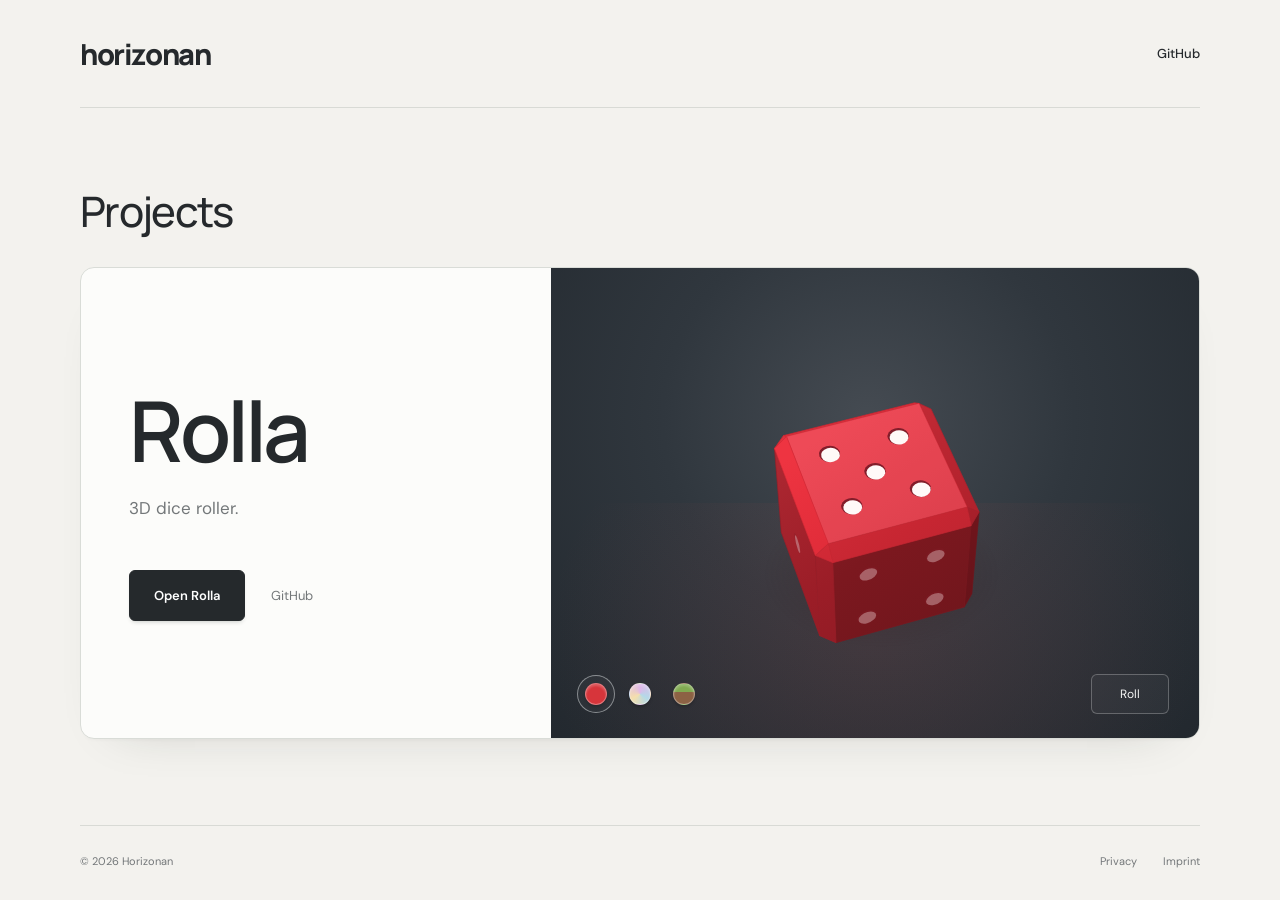
==== commit 91e13e6a: "Refine project presentation with stronger type and a dark dice stage" ====
--- a/index.html
+++ b/index.html
@@ -3,7 +3,7 @@
 <head>
   <meta charset="utf-8">
   <meta name="viewport" content="width=device-width, initial-scale=1">
-  <meta name="theme-color" content="#fafafa">
+  <meta name="theme-color" content="#f3f2ee">
   <meta name="description" content="Projects by Horizonan. Rolla — a 3D dice roller.">
   <meta property="og:title" content="Horizonan — Projects">
   <meta property="og:description" content="Projects by Horizonan. Rolla — a 3D dice roller.">
@@ -27,6 +27,11 @@
       <section class="projects" id="projects" aria-labelledby="projects-title">
         <h1 id="projects-title">Projects</h1>
         <article class="project-card" aria-labelledby="rolla-title">
+          <div class="project-info">
+            <h2 id="rolla-title">Rolla</h2>
+            <p class="project-description">3D dice roller.</p>
+            <div class="project-actions"><a class="project-link" href="https://horizonan.github.io/rolla/">Open Rolla</a><a class="source-link" href="https://github.com/Horizonan/rolla" target="_blank" rel="noopener noreferrer" aria-label="Rolla on GitHub">GitHub</a></div>
+          </div>
           <div class="project-preview" id="rolla-preview">
             <span id="preview-result" role="status" aria-live="polite"></span>
             <canvas id="preview-die" role="img" aria-label="A red three-dimensional die showing five"></canvas>
@@ -39,11 +44,6 @@
               <button class="preview-roll" id="preview-roll" type="button"><span>Roll</span></button>
             </div>
           </div>
-          <div class="project-info">
-            <h2 id="rolla-title">Rolla</h2>
-            <p class="project-description">3D dice roller.</p>
-            <div class="project-actions"><a class="project-link" href="https://horizonan.github.io/rolla/">Open Rolla</a><a class="source-link" href="https://github.com/Horizonan/rolla" target="_blank" rel="noopener noreferrer" aria-label="Rolla on GitHub">GitHub</a></div>
-          </div>
         </article>
       </section>
     </main>
--- a/assets/home.css
+++ b/assets/home.css
@@ -1,9 +1,12 @@
-:root{--paper:#fafafa;--ink:#242424;--muted:#6b6b6b;--line:#e0e0de;--accent:#c82e38;color-scheme:light;font-family:'DM Sans',sans-serif;color:var(--ink);background:var(--paper);font-synthesis:none}
-*{box-sizing:border-box}body{margin:0}a{color:inherit;text-decoration:none}button{font:inherit;cursor:pointer}button:disabled{cursor:wait}a:focus-visible,button:focus-visible{outline:2px solid var(--accent);outline-offset:5px}[hidden]{display:none!important}::selection{background:#f4d3d5}.shell{max-width:1120px;margin:auto;padding:0 48px}.skip-link{position:fixed;left:20px;top:-100px;padding:14px 20px;background:var(--ink);color:white;z-index:50}.skip-link:focus{top:20px}
-.site-header{height:100px;display:flex;align-items:center;justify-content:space-between;border-bottom:1px solid var(--line)}.brand{font-size:25px;font-weight:700;letter-spacing:-.7px}.site-header nav{display:flex;align-items:center;gap:24px;font-size:13px}.site-header a:hover,.site-footer a:hover,.source-link:hover{color:var(--accent)}
-.projects{padding:48px 0}.projects h1{font-size:23px;font-weight:500;letter-spacing:-.4px;margin:0 0 28px}.project-card{display:grid;grid-template-columns:1.15fr 1fr;gap:64px;align-items:center}.project-preview{min-height:380px;background:#f0f0ee;position:relative;overflow:hidden;border-radius:4px;transition:background .3s}.project-preview[data-skin=unicorn]{background:#eeebf1}.project-preview[data-skin=blockcraft]{background:#edf0e7}#preview-result{position:absolute;top:22px;right:24px;font-size:13px;color:var(--muted);z-index:2}#preview-die{position:absolute;left:0;top:14px;width:100%;height:calc(100% - 70px);touch-action:pan-y}.preview-controls{position:absolute;bottom:20px;left:20px;right:24px;display:flex;align-items:center;justify-content:space-between;z-index:2}.swatches{display:flex;align-items:center;gap:4px}.swatch{width:34px;height:34px;padding:6px;border:1px solid transparent;border-radius:50%;background:none;display:grid;place-items:center}.swatch[aria-pressed=true]{border-color:#777}.swatch:hover{background:#fff8}.swatch>span{width:19px;height:19px;display:block;border-radius:50%;border:2px solid #fff9}.swatch.ruby>span{background:#d7353b}.swatch.unicorn>span{background:conic-gradient(#dfb7e9,#b4d9e8,#f5dfac,#dfb7e9)}.swatch.blockcraft>span{background:linear-gradient(#81aa51 40%,#8c6244 40%)}.preview-roll{min-height:36px;padding:0 16px;border:1px solid #ccc;background:#fff;border-radius:4px;color:var(--ink);font-size:12px}.preview-roll:hover{border-color:#777}.preview-roll:disabled{opacity:.6}
-.project-info h2{font-size:42px;font-weight:600;letter-spacing:-1.3px;line-height:1.15;margin:0 0 14px}.project-description{color:var(--muted);font-size:15px;line-height:1.6;margin:0}.project-actions{display:flex;align-items:center;gap:26px;margin-top:30px}.project-link{font-size:13px;font-weight:500;padding:13px 22px;color:#fff;background:var(--ink);border-radius:4px}.project-link:hover{background:#444}.source-link{font-size:13px;color:var(--muted)}.site-footer{display:flex;gap:24px;align-items:center;border-top:1px solid var(--line);padding:26px 0;font-size:11px;color:var(--muted)}.site-footer nav{display:flex;gap:24px;margin-left:auto}
-.legal-page{max-width:720px;margin:55px auto 70px}.legal-page .back-link{font-size:13px;color:var(--muted)}.legal-page h1{font-size:38px;letter-spacing:-1px;font-weight:600;margin:30px 0 18px}.legal-page .updated{font-size:12px;color:var(--muted);margin-bottom:32px}.legal-page h2{font-size:18px;font-weight:600;margin-top:30px}.legal-page p,.legal-page address{font-size:14px;line-height:1.85;color:#555}.legal-page address{font-style:normal}.legal-page a:not(.back-link){text-decoration:underline;text-underline-offset:3px}.legal-page a:hover{color:var(--accent)}
-@media(max-width:800px){.shell{padding:0 32px}.project-card{gap:36px}.project-preview{min-height:340px}.project-info h2{font-size:36px}}
-@media(max-width:580px){.shell{padding:0 22px}.site-header{height:80px}.brand{font-size:23px}.projects{padding:32px 0}.projects h1{font-size:21px;margin-bottom:22px}.project-card{grid-template-columns:1fr;gap:27px}.project-preview{min-height:310px}.project-info h2{font-size:32px;letter-spacing:-.7px;margin-bottom:9px}.project-description{font-size:14px}.project-actions{margin-top:22px;gap:24px}.project-link{padding:13px 22px}.site-footer{padding:24px 0;gap:18px;font-size:10px}.site-footer nav{gap:18px}.legal-page{margin:36px auto 48px}.legal-page h1{font-size:32px}.legal-page p,.legal-page address{font-size:13px}}
+:root{--paper:#f3f2ee;--ink:#25292c;--muted:#737779;--line:#d8dad5;--accent:#c82e3a;color-scheme:light;font-family:'DM Sans',sans-serif;color:var(--ink);background:var(--paper);font-synthesis:none}
+*{box-sizing:border-box}body{margin:0}a{color:inherit;text-decoration:none}button{font:inherit;cursor:pointer}button:disabled{cursor:wait}a:focus-visible,button:focus-visible{outline:2px solid var(--accent);outline-offset:5px}[hidden]{display:none!important}::selection{background:#edc5c6}.shell{max-width:1248px;min-height:100svh;margin:auto;padding:0 64px;display:flex;flex-direction:column}.skip-link{position:fixed;left:20px;top:-100px;padding:14px 20px;background:var(--ink);color:white;z-index:50;border-radius:4px}.skip-link:focus{top:20px}
+.site-header{min-height:108px;display:flex;align-items:center;justify-content:space-between;border-bottom:1px solid var(--line)}.brand{font-family:'Manrope',sans-serif;font-size:29px;font-weight:800;letter-spacing:-1.4px}.site-header nav{display:flex;align-items:center;gap:24px;font-size:13px;font-weight:500}.site-header nav a,.source-link,.site-footer a{transition:color .18s}.site-header nav a:hover,.site-footer a:hover,.source-link:hover{color:var(--accent)}
+main:not(.legal-page){flex:1;display:flex;align-items:center}.projects{padding:52px 0 60px;width:100%}.projects h1{font-family:'Manrope',sans-serif;font-size:42px;font-weight:500;letter-spacing:-1.7px;line-height:1.2;margin:0 0 30px}.project-card{display:grid;grid-template-columns:.84fr 1.16fr;overflow:hidden;border:1px solid #d9dcd7;border-radius:14px;background:#fcfcfa;box-shadow:0 4px 5px -4px #1b22200b,0 22px 50px -38px #1b22203b}.project-info{padding:55px 48px;display:flex;flex-direction:column;align-items:flex-start;justify-content:center}.project-info h2{font-family:'Manrope',sans-serif;font-size:clamp(60px,6.6vw,84px);font-weight:600;letter-spacing:-4px;line-height:1.07;margin:0 0 20px}.project-description{color:var(--muted);font-size:17px;line-height:1.6;margin:0}.project-actions{display:flex;align-items:center;gap:26px;margin-top:48px}.project-link{font-size:13px;font-weight:600;padding:16px 24px;color:#fff;background:var(--ink);border:1px solid var(--ink);border-radius:6px;box-shadow:0 3px 5px -3px #18201c4d;transition:background .18s,border-color .18s,box-shadow .18s,transform .18s}.project-link:hover{background:#b82935;border-color:#b82935;box-shadow:0 6px 13px -6px #781f2966;transform:translateY(-1px)}.project-link:active{transform:translateY(0)}.source-link{font-size:13px;color:#737779}
+.project-preview{min-height:470px;background:radial-gradient(ellipse at 49% 32%,#454b52 0%,#30373e 44%,#22282e 100%);position:relative;overflow:hidden;isolation:isolate}.project-preview::before{content:'';position:absolute;inset:50% -10% -45%;background:radial-gradient(ellipse at 50% 30%,#b94a4924,transparent 60%);pointer-events:none;transition:opacity .4s}.project-preview[data-skin=unicorn]{background:radial-gradient(ellipse at 49% 32%,#54505d 0%,#3a3544 44%,#282431 100%)}.project-preview[data-skin=blockcraft]{background:radial-gradient(ellipse at 49% 32%,#48554d 0%,#333f38 44%,#232e28 100%)}.project-preview[data-skin=unicorn]::before,.project-preview[data-skin=blockcraft]::before{opacity:0}#preview-result{position:absolute;top:26px;right:30px;font-size:12px;color:#d4d6d7;z-index:2;font-variant-numeric:tabular-nums}#preview-die{position:absolute;left:0;top:4px;width:100%;height:calc(100% - 62px);touch-action:pan-y}.preview-controls{position:absolute;bottom:24px;left:26px;right:30px;display:flex;align-items:center;justify-content:space-between;z-index:2}.swatches{display:flex;align-items:center;gap:6px}.swatch{width:38px;height:38px;padding:7px;border:1px solid transparent;border-radius:50%;background:none;display:grid;place-items:center;transition:border-color .2s,background .2s}.swatch[aria-pressed=true]{border-color:#d3d8d98c;background:#ffffff08}.swatch:hover{background:#ffffff12}.swatch>span{width:22px;height:22px;display:block;border-radius:50%;border:1px solid #fff5;box-shadow:inset 0 2px 2px #ffffff30,0 2px 3px #0003}.swatch.ruby>span{background:#d7353b}.swatch.unicorn>span{background:conic-gradient(#dfb7e9,#b4d9e8,#f5dfac,#dfb7e9)}.swatch.blockcraft>span{background:linear-gradient(#81aa51 40%,#8c6244 40%)}.preview-roll{min-height:40px;min-width:78px;padding:0 17px;border:1px solid #ffffff40;background:#ffffff09;border-radius:6px;color:#f5f6f5;font-size:12px;transition:background .18s,border-color .18s}.preview-roll:hover{background:#ffffff17;border-color:#ffffff80}.preview-roll:disabled{opacity:.5}.project-preview button:focus-visible{outline-color:#fff}
+.site-footer{display:flex;gap:24px;align-items:center;border-top:1px solid var(--line);padding:28px 0 32px;font-size:11px;color:var(--muted)}.site-footer nav{display:flex;gap:26px;margin-left:auto}
+.legal-page{width:100%;max-width:720px;flex:1;margin:55px auto 70px}.legal-page .back-link{font-size:13px;color:var(--muted)}.legal-page h1{font-family:'Manrope',sans-serif;font-size:40px;letter-spacing:-1.3px;font-weight:600;margin:30px 0 18px}.legal-page .updated{font-size:12px;color:var(--muted);margin-bottom:32px}.legal-page h2{font-size:18px;font-weight:600;margin-top:30px}.legal-page p,.legal-page address{font-size:14px;line-height:1.85;color:#555b5d}.legal-page address{font-style:normal}.legal-page a:not(.back-link){text-decoration:underline;text-underline-offset:3px}.legal-page a:hover{color:var(--accent)}
+@media(min-width:1450px){.shell{max-width:1360px;padding:0 80px}.project-preview{min-height:520px}.project-info{padding:64px}.projects h1{font-size:46px}}
+@media(max-width:1000px){.shell{padding:0 40px}.project-info{padding:40px 34px}.project-info h2{font-size:68px;letter-spacing:-3px}.project-preview{min-height:430px}.project-actions{gap:20px}.project-link{padding:15px 20px}}
+@media(max-width:760px){.shell{padding:0 28px}.site-header{min-height:88px}.brand{font-size:26px}.projects{padding:38px 0 44px}.projects h1{font-size:34px;letter-spacing:-1px;margin-bottom:24px}.project-card{grid-template-columns:.9fr 1.1fr}.project-info{padding:32px 26px}.project-info h2{font-size:55px;letter-spacing:-2.5px}.project-description{font-size:15px}.project-actions{margin-top:34px;gap:18px}.project-link{font-size:12px;padding:14px 17px}.source-link{font-size:12px}.project-preview{min-height:390px}.preview-controls{left:16px;right:20px;bottom:20px}.swatches{gap:3px}.swatch{width:34px;height:34px;padding:5px}.preview-roll{min-width:65px;padding:0 12px}#preview-result{top:22px;right:22px}.site-footer{padding:24px 0 27px}}
+@media(max-width:580px){.shell{padding:0 22px}.site-header{min-height:82px}.brand{font-size:25px;letter-spacing:-1.1px}.projects{padding:34px 0 38px}.projects h1{font-size:32px;margin-bottom:22px}.project-card{grid-template-columns:1fr;border-radius:12px}.project-info{padding:28px}.project-info h2{font-size:55px;letter-spacing:-2.4px;margin-bottom:11px}.project-description{font-size:15px}.project-actions{margin-top:26px;gap:25px}.project-link{font-size:13px;padding:14px 22px}.source-link{font-size:13px}.project-preview{min-height:335px}.preview-controls{left:20px;right:23px}.swatch{width:36px;height:36px}.swatch>span{width:21px;height:21px}.preview-roll{min-width:76px;font-size:12px}.site-footer{padding:23px 0 27px;gap:18px;font-size:10px}.site-footer nav{gap:20px}.legal-page{margin:36px auto 48px}.legal-page h1{font-size:32px}.legal-page p,.legal-page address{font-size:13px}}
 @media(prefers-reduced-motion:reduce){*,*::before,*::after{transition:none!important;animation:none!important}}
